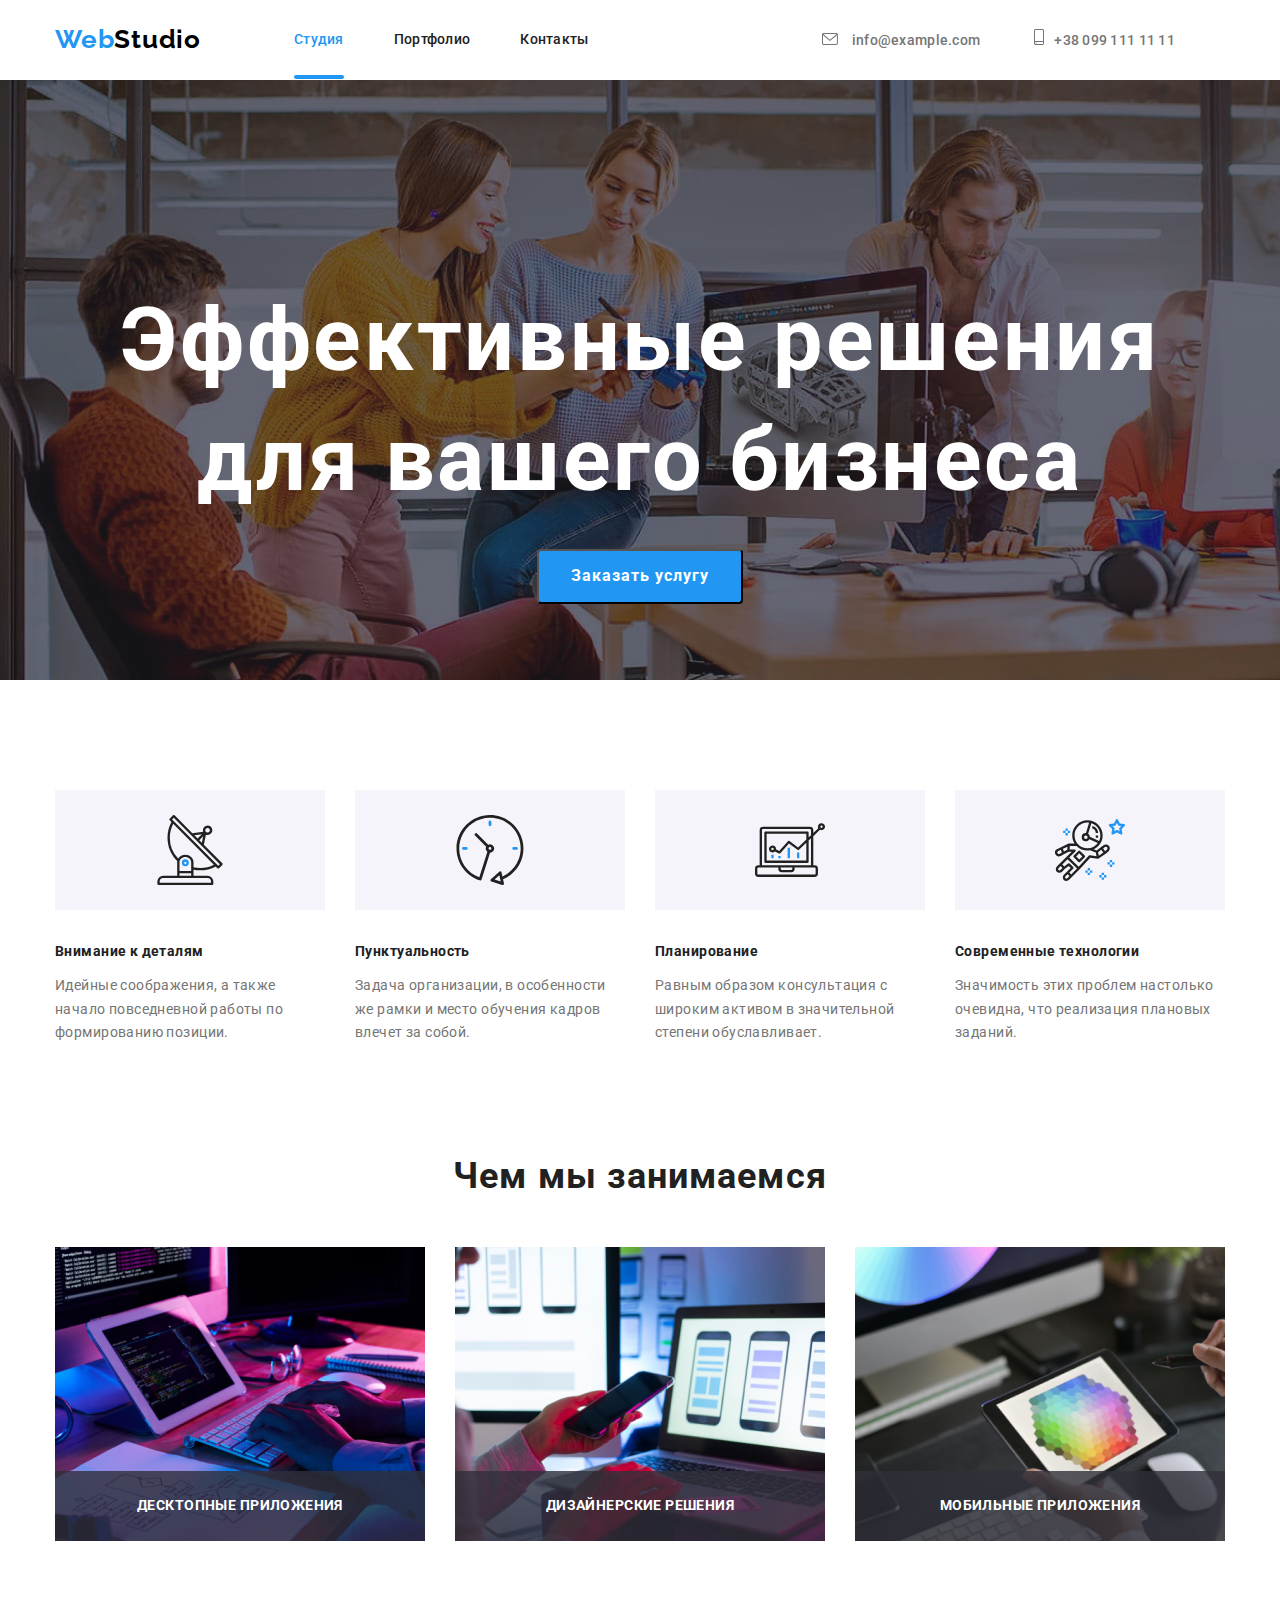
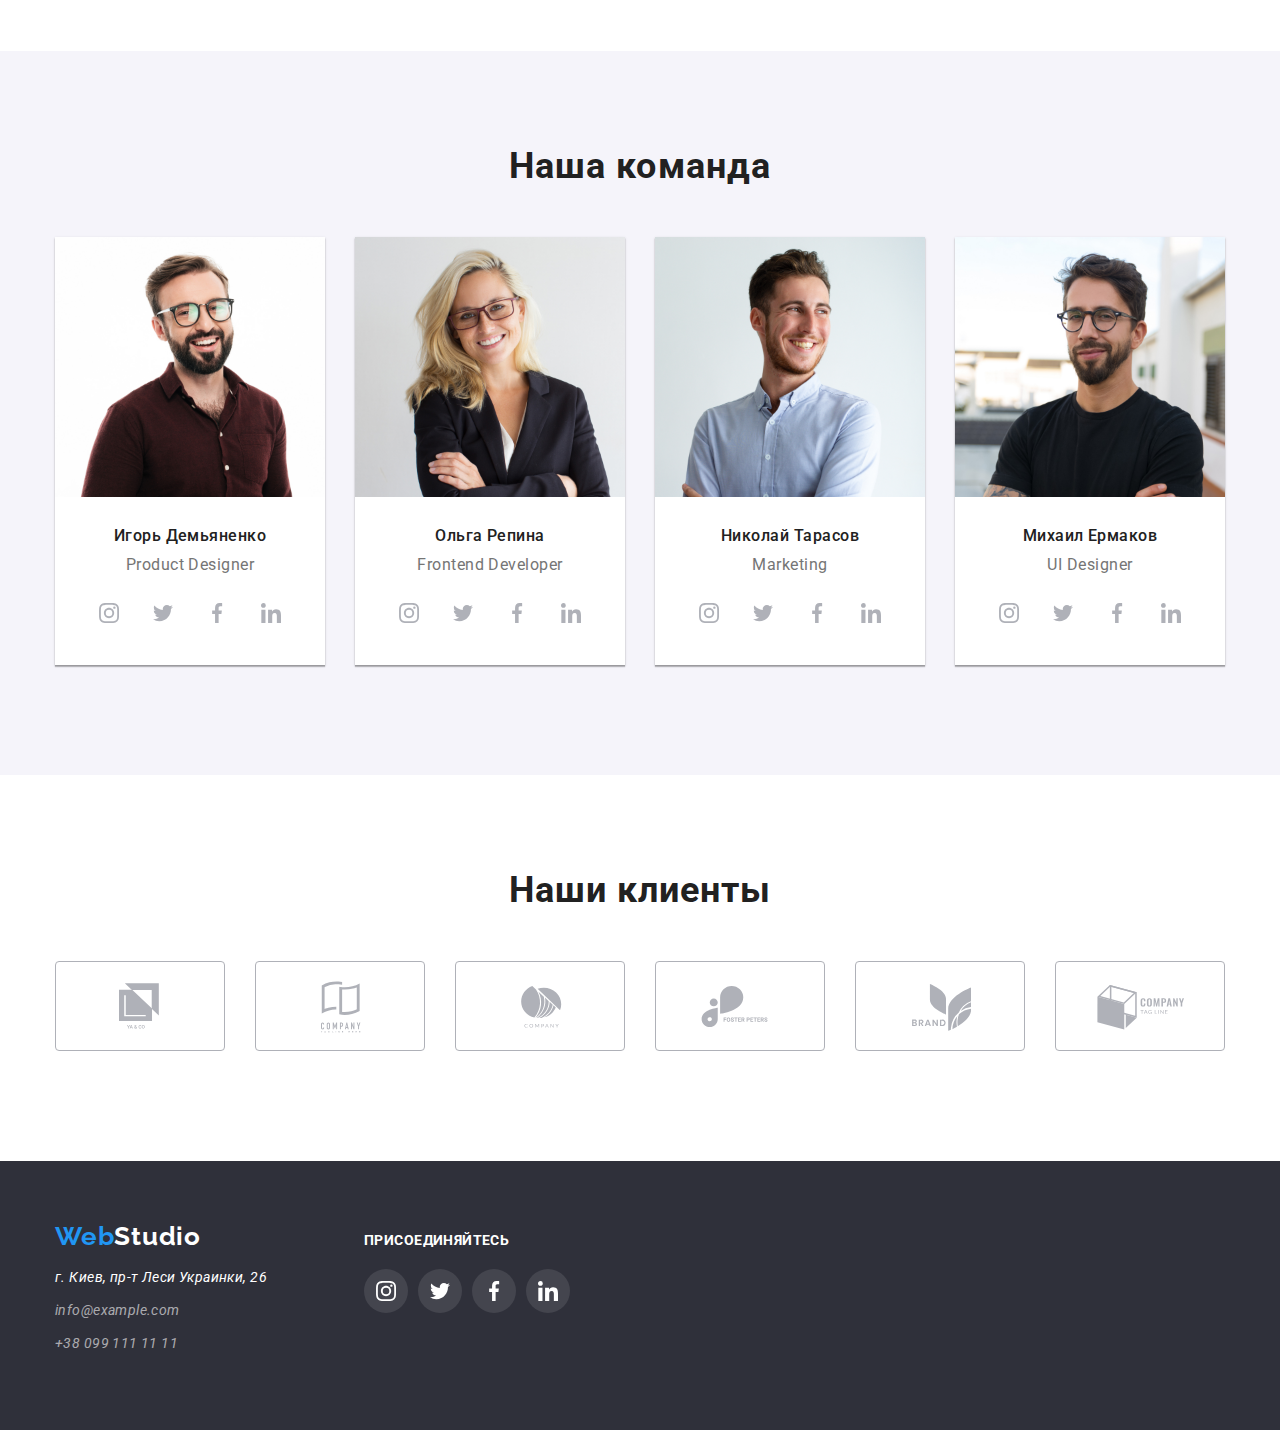
==== index.html @ 2c650e8a "hw5" ====
</html>
<!DOCTYPE html>
<html lang="ru">

<head>
  <meta charset="UTF-8" />
  <meta name="viewport" content="width=device-width, initial-scale=1.0" />
  <link rel="stylesheet" href="https://cdnjs.cloudflare.com/ajax/libs/modern-normalize/0.7.0/modern-normalize.css" />
  <link href="https://fonts.googleapis.com/css2?family=Raleway:wght@700&family=Roboto:wght@400;500;700;900&display=swap"
    rel="stylesheet">
  <link rel="stylesheet" href="./css/styles.css">
  <title>Document</title>
</head>

<body>
  <!-- Шапка сайта -->
  <header class="nav">
    <div class="container flexbox">
      <nav class="navigation">
        <a href="./index.html" class="logo"><span class="logo-header">Web</span>Studio</a>
        <ul class="site-nav">
          <li><a href="./index.html" class="link-nav current">Студия</a></li>
          <li><a href="./portfolio.html" class="link-nav">Портфолио</a></li>
          <li><a href="" class="link-nav">Контакты</a></li>
        </ul>
      </nav>
      <div class="contacts">
        <a href="mailto:info@example.com" class="link"><svg width="16" height="12" class="contact-icon">
            <use href="./images/spryte.svg#icon-email"></use>
          </svg> info@example.com</a>
        <a href="callto:+38-099-111-11-11" class="link"><svg width="10" height="16" class="contact-icon">
            <use href="./images/spryte.svg#icon-smartphone"></use>
          </svg>+38 099 111 11 11</a>
      </div>
    </div>

  </header>
  <main>
    <!-- Герой -->
    <div class="hero overlay">
      <section>
        <h1 class="hero-title">
          Эффективные решения<br />
          для вашего бизнеса
        </h1>
        <button class="hero-button" data-modal-open>Заказать услугу</button>
      </section>
    </div>
    <!-- Преимущества -->
    <section class="section">
      <div class="container">
        <h2 class="section-title is-hidden">Преимущества</h2>
        <ul class="features flexbox">
          <li class="features-item">
            <div class="feature-icon-item"><svg class="features-icon">
                <use href="./images/spryte.svg#icon-antenna"></use>
              </svg></div>
            <h3 class="title">Внимание к деталям</h3>
            <p class="features-text">
              Идейные соображения, а также начало повседневной работы по
              формированию позиции.
            </p>
          </li>
          <li class="features-item">
            <div class="feature-icon-item"><svg class="features-icon">
                <use href="./images/spryte.svg#icon-clock"></use>
              </svg></div>
            <h3 class="title">Пунктуальность</h3>
            <p class="features-text">
              Задача организации, в особенности же рамки и место обучения кадров
              влечет за собой.
            </p>
          </li>
          <li class="features-item">
            <div class="feature-icon-item"><svg class="features-icon">
                <use href="./images/spryte.svg#icon-diagram"></use>
              </svg></div>
            <h3 class="title">Планирование</h3>
            <p class="features-text">
              Равным образом консультация с широким активом в значительной
              степени обуславливает.
            </p>
          </li>
          <li class="features-item">
            <div class="feature-icon-item"><svg class="features-icon">
                <use href="./images/spryte.svg#icon-astronaut"></use>
              </svg></div>
            <h3 class="title">Современные технологии</h3>
            <p class="features-text">
              Значимость этих проблем настолько очевидна, что реализация
              плановых заданий.
            </p>
          </li>
        </ul>
      </div>
    </section>
    <!-- О нас -->
    <section class="section no-padding">
      <div class="container">
        <h2 class="section-title">Чем мы занимаемся</h2>
        <ul class="work">
          <li class="work-item">
            <img src="./images/desktop.png" alt="Екран,планшет,клавиатура" width="370" height="294" />
            <h3 class="work-title">Десктопные приложения</h3>
          </li>
          <li class="work-item">
            <img src="./images/mobile.png" alt="Ноутбук и смартфон" width="370" height="294" />
            <h3 class="work-title">Дизайнерские решения</h3>

          </li>
          <li class="work-item">
            <img src="./images/design.png" alt="Планшет" width="370" height="294" />
            <h3 class="work-title">Мобильные приложения</h3>
          </li>
        </ul>
      </div>
    </section>
    <!-- Коллектив -->
    <section class="section-team">
      <div class="container">
        <h2 class="section-title">Наша команда</h2>
        <ul class="team flexbox">
          <li class="team-item">
            <img src="./images/demyanenko.jpg" alt="Фото Демьяненко" width="270" height="260" />
            <h3 class="team-title">Игорь Демьяненко</h3>
            <h4 class="position">Product Designer</h4>
            <ul class="social-icon-list">
              <li class="social-icon-item"><a href="" class="social-icon-link"><svg class="social-icon">
                    <use href=" ./images/spryte.svg#icon-instagram"></use>
                  </svg></a>
              </li>
              <li class="social-icon-item"><a href="" class="social-icon-link"><svg class="social-icon">
                    <use href=" ./images/spryte.svg#icon-twitter"></use>
                  </svg></a>
              </li>
              <li class="social-icon-item"><a href="" class="social-icon-link"><svg class="social-icon">
                    <use href=" ./images/spryte.svg#icon-facebook"></use>
                  </svg></a>
              </li>

              <li class="social-icon-item"><a href="" class="social-icon-link"><svg class="social-icon">
                    <use href=" ./images/spryte.svg#icon-linkedin"></use>
                  </svg></a>
              </li>
            </ul>
          </li>
          <li class="team-item">
            <img src="./images/repina.jpg" alt="Фото Репина" width="270" height="260" />
            <h3 class="team-title">Ольга Репина</h3>
            <h4 class="position">Frontend Developer</h4>
            <ul class="social-icon-list">
              <li class="social-icon-item"><a href="" class="social-icon-link"><svg class="social-icon">
                    <use href=" ./images/spryte.svg#icon-instagram"></use>
                  </svg></a>
              </li>
              <li class="social-icon-item"><a href="" class="social-icon-link"><svg class="social-icon">
                    <use href=" ./images/spryte.svg#icon-twitter"></use>
                  </svg></a>
              </li>
              <li class="social-icon-item"><a href="" class="social-icon-link"><svg class="social-icon">
                    <use href=" ./images/spryte.svg#icon-facebook"></use>
                  </svg></a>
              </li>

              <li class="social-icon-item"><a href="" class="social-icon-link"><svg class="social-icon">
                    <use href=" ./images/spryte.svg#icon-linkedin"></use>
                  </svg></a>
              </li>
            </ul>
          </li>
          <li class="team-item">
            <img src="./images/tarasov.jpg" alt="Фото Тарасова" width="270" height="260" />
            <h3 class="team-title">Николай Тарасов</h3>
            <h4 class="position">Marketing</h4>
            <ul class="social-icon-list">
              <li class="social-icon-item"><a href="" class="social-icon-link"><svg class="social-icon">
                    <use href=" ./images/spryte.svg#icon-instagram"></use>
                  </svg></a>
              </li>
              <li class="social-icon-item"><a href="" class="social-icon-link"><svg class="social-icon">
                    <use href=" ./images/spryte.svg#icon-twitter"></use>
                  </svg></a>
              </li>
              <li class="social-icon-item"><a href="" class="social-icon-link"><svg class="social-icon">
                    <use href=" ./images/spryte.svg#icon-facebook"></use>
                  </svg></a>
              </li>

              <li class="social-icon-item"><a href="" class="social-icon-link"><svg class="social-icon">
                    <use href=" ./images/spryte.svg#icon-linkedin"></use>
                  </svg></a>
              </li>
            </ul>
          </li>
          <li class="team-item">
            <img src="./images/jermakov.jpg" alt="Фото Ермакова" width="270" height="260" />
            <h3 class="team-title">Михаил Ермаков</h3>
            <h4 class="position">UI Designer</h4>
            <ul class="social-icon-list">
              <li class="social-icon-item"><a href="" class="social-icon-link"><svg class="social-icon">
                    <use href=" ./images/spryte.svg#icon-instagram"></use>
                  </svg></a>
              </li>
              <li class="social-icon-item"><a href="" class="social-icon-link"><svg class="social-icon">
                    <use href=" ./images/spryte.svg#icon-twitter"></use>
                  </svg></a>
              </li>
              <li class="social-icon-item"><a href="" class="social-icon-link"><svg class="social-icon">
                    <use href=" ./images/spryte.svg#icon-facebook"></use>
                  </svg></a>
              </li>

              <li class="social-icon-item"><a href="" class="social-icon-link"><svg class="social-icon">
                    <use href=" ./images/spryte.svg#icon-linkedin"></use>
                  </svg></a>
              </li>
            </ul>
          </li>
        </ul>
      </div>
    </section>
    <!-- Клиенты -->
    <section class="section-client">
      <div class="container">
        <h2 class="section-title ">Наши клиенты</h2>
        <ul class="client flexbox">
          <li class="client-item"><a href="" class="client-icon-link"><svg width="44" height="49" class="client-icon">
                <use href="./images/spryte.svg#icon-yoandco"></use>
              </svg></a>
          </li>
          <li class="client-item"><a href="" class="client-icon-link"><svg width="40" height="52" class="client-icon">
                <use href="./images/spryte.svg#icon-companytaglinehere"></use>
              </svg></a>
          </li>
          <li class="client-item"><a href="" class="client-icon-link"><svg width="41" height="42" class="client-icon">
                <use href="./images/spryte.svg#icon-company"></use>
              </svg></a>
          </li>

          <li class="client-item"><a href="" class="client-icon-link"><svg width="80" height="42" class="client-icon">
                <use href="./images/spryte.svg#icon-fosterpeters"></use>
              </svg></a>
          </li>
          <li class="client-item"><a href="" class="client-icon-link"><svg width="59" height="47" class="client-icon">
                <use href="./images/spryte.svg#icon-brand"></use>
              </svg></a>
          </li>
          <li class="client-item"><a href="" class="client-icon-link"><svg width="88" height="45" class="client-icon">
                <use href="./images/spryte.svg#icon-companytegline"></use>
              </svg></a>
          </li>
        </ul>
      </div>
    </section>
  </main>
  <!-- Футер-->
  <footer>
    <div class="container flexbox">
      <div class="footer-address"><a href="./index.html" class="logo"><span class="logo-footer">Web</span>Studio</a>
        <address>
          <ul class="address">
            <li class="address-text">г. Киев, пр-т Леси Украинки, 26</li>
            <li class="address-text"><a href="mailto:info@example.com">info@example.com</a></li>
            <li><a href="callto:+38-099-111-11-11">+38 099 111 11 11</a></li>
          </ul>
        </address>
      </div>
      <div>
        <h4 class="title">присоединяйтесь</h4>
        <ul class="social-icon-list address">
          <li class="social-icon-item"><a href="" class="social-icon-link-footer"><svg class="social-icon-footer">
                <use href=" ./images/spryte.svg#icon-instagram"></use>
              </svg></a>
          </li>
          <li class="social-icon-item"><a href="" class="social-icon-link-footer"><svg class="social-icon-footer">
                <use href=" ./images/spryte.svg#icon-twitter"></use>
              </svg></a>
          </li>
          <li class="social-icon-item"><a href="" class="social-icon-link-footer"><svg class="social-icon-footer">
                <use href=" ./images/spryte.svg#icon-facebook"></use>
              </svg></a>
          </li>

          <li class="social-icon-item"><a href="" class="social-icon-link-footer"><svg class="social-icon-footer">
                <use href=" ./images/spryte.svg#icon-linkedin"></use>
              </svg></a>
          </li>
        </ul>
      </div>
    </div>
  </footer>
  <div class="backdrop is-hidden" data-modal>
    <div class=" modal">
      <button class="btn-close" data-modal-close><svg width="18" height="18" class="close-icon">
          <use href="./images/spryte.svg#icon-close"></use>
        </svg></button>
    </div>
  </div>
  <script src="./js/modal.js"></script>
</body>
---- css/styles.css ----
html{
    box-sizing: border-box;
}

*,
*::before,
*::after {
  box-sizing: inherit;
}

:root
{
    --primary-text-color:#757575;
    --title-text-color: #212121;
    --accent-color:#2196F3;
    --primary-white-color: #FFFFFF;
    --contacts-text-color:rgba(255, 255, 255, 0.6);
    --primery-bg-color:#E5E5E5;
    --team-bg-color:#F5F4FA;
    --secondary-bg-color:#2F303A;
    --primary-black-color: #000000;
}
body
{   
    color: var(--primary-text-color);
    font-family: Roboto,sans-serif;
}
img{
    display:block;
    max-width: 100%;
    height: auto;
}

ul
{  
    list-style: none;
    padding-left: 0px;
}
/* основной цвет текста #212121 */
/* вторичный цвет текста #757575 */
/* белый #FFFFFF */
/* акцент #2196F3 */
/* цвет контактов rgba(255, 255, 255, 0.6); */
/* цвет фона #E5E5E5 */
/* вторичный цвет фона #2F303A */

/* Навигация */

.container{
    margin-left: auto;
    margin-right: auto;
    width: 1200px;
    padding-right: 15px;
    padding-left: 15px;

}
.flexbox{
    display: flex;
}
.nav
{   padding-top: 24px;
    padding-bottom: 25px;
    background-color: var(--primary-white-color);
    
}
.nav .flexbox{
    align-items: center;
    justify-content: flex-end;
}
.logo {
    margin-right: 93px;
color: var(--primary-black-color);

    text-decoration: none;
    font-family: Raleway,sans-serif;
    font-weight: bold;
    font-size: 26px;
    line-height: 1.19;
    letter-spacing: 0.03em;
}
.logo-header {
    color: var( --accent-color);

}
/* Site nav */
.site-nav{
    display: inline-flex;
    margin: 0px;
    padding: 0px;
}
.navigation{
    display: flex;
    align-items: center;
    margin-right: auto;
}
.link-nav{
    position: relative;
}
.current::after{
    content: "";
    position: absolute;
    left: 0;
    bottom: -32px;
    width: 100%;
    height: 4px;
    border-radius: 2px;
background-color: var( --accent-color)
}
.site-nav .link-nav
{
    color: var(--title-text-color);
    margin-right: 50px;
    font-weight: 500;
    font-size: 14px;
    line-height: 1,14;
    letter-spacing: 0.02em;
    text-decoration: none;
    transition: 250ms cubic-bezier(0.4, 0, 0.2, 1);
}
    .site-nav .link-nav:hover,
    .site-nav .link-nav:focus
{color: var( --accent-color)}
    .site-nav .link-nav.current{
color: var( --accent-color);
}
.contacts a
{
    color:  var(--primary-text-color);

    font-weight: 500;
    font-size: 14px;
    line-height: 1.14;
        letter-spacing: 0.02em;
text-decoration: none;
}
.contacts .link{
    margin-right: 50px;
    transition: 250ms cubic-bezier(0.4, 0, 0.2, 1);
}
.contacts .link:hover,
.contacts .link:focus
{color: var( --accent-color)}
.contact-icon{
    display: inline-flex;
    align-items: center;
    justify-content: center;  
    margin-right: 10px;
    fill: var(--primary-text-color);
    transition: 250ms cubic-bezier(0.4, 0, 0.2, 1);
}
.contacts .link:hover .contact-icon{
    fill: var( --accent-color)
}
    
/* Hero */
.hero.overlay{
    max-width: 1600px;
    height: 600px;
    margin-right: auto;
    margin-left: auto;
    background-image: linear-gradient(
      to right,
      rgba(47, 48, 58, 0.4),
      rgba(47, 48, 58, 0.4)
    ), url(../images/hero.jpg);
}
.hero
{  color: var(--primary-white-color);
    background-color: var(--secondary-bg-color);
     padding-top: 200px;
    padding-bottom: 200px;

    font-style: 400;
font-weight: 900;
font-size: 44px;
line-height: 1.36;
text-align: center;
letter-spacing: 0.06em;}

.hero-title{
   
    margin-top: 0px;
    margin-bottom: 30px;
    
}
.hero-button{
    display: inline-block;
    border-radius: 4px;
    padding: 10px 32px;
    min-width: 136px;
    margin-top: 0px;
   

    color: var(--primary-white-color);
    background-color: var( --accent-color);

    font-weight: 700;
    font-size: 16px;
    line-height: 1.9;
    letter-spacing: 0.06em;
    text-decoration: none;
    text-align: center;
}


/* Section */
.section{
    padding-top: 94px;
    padding-bottom: 94px;
    
}
.section.no-padding{
    padding-top: 0px;
    
}
.section-title
{margin-top: 0px;
 margin-bottom: 50px;
    
color: var(--title-text-color);

font-weight: 700;
font-size: 36px;
line-height: 1.17;
text-align: center;
letter-spacing: 0.03em;}

/* Features */
.section-title.is-hidden{
    display: none;
}
.features{
    display: flex;
    flex-wrap: wrap;
}
.features-item{
    width: calc((100% - 30px * 3) / 4);
    margin-right: 30px;
}
.features-item:nth-child(4n){
    margin-right: 0px;
}
.title{
    margin-top: 30px;
    margin-bottom: 10px;
}


.features .title
{   
    color: var(--title-text-color);
    font-weight: 700;
font-size: 14px;
line-height: 1.7;
letter-spacing: 0.03em;
}

.features-text{
    margin-top: 0px;
    margin-bottom: 0px;

    font-weight: 400;
    font-size: 14px;
    line-height: 1.7;
    letter-spacing: 0.03em;
}
.feature-icon-item{
    display: block;
    width: 270px;
    padding: 25px 100px;
    background-size: contain;
    background-position: center;
    background-color:var(--team-bg-color);
}
.features-icon{

    width: 70px;
    height: 70px;
    position: center;
    
}
/* Work-list */
.work{
    display: flex;
    flex-wrap: wrap;
}
.work-title{
    position: absolute;
    bottom: 0;
    left: 0;
    right: 0;
    padding: 27px;
    margin: 0px;
    font-weight: 700;
    font-size: 14px;
    line-height: 1.14;
    text-align: center;
    letter-spacing: 0.03em;
    text-transform: uppercase;
    color: var(--primary-white-color);
    background-color: rgba(47, 48, 58, 0.8);

}
.work-item{
    position: relative;
    width: calc((100% - 30px * 2) / 3);
    margin-right: 30px;
}
.work-item:nth-child(3n){
     margin-right: 0px;
}

/* Team */
.section-team
{    padding-top: 94px;
    padding-bottom: 94px;
    background-color: var(--team-bg-color);

}
.team{
     display: flex;
    flex-wrap: wrap;
}
.team-item{
    background-color: var(--primary-white-color);
      width: calc((100% - 30px * 3) / 4);
      margin-right: 30px;
      box-shadow: 0px 1px 3px rgba(0, 0, 0, 0.12), 0px 1px 1px rgba(0, 0, 0, 0.14), 0px 2px 1px rgba(0, 0, 0, 0.2);
}
.team-item:nth-child(4n){
    margin-right: 0px;
}
.team-title {
    margin-top: 30px;
    margin-bottom: 10px;
    color: var(--title-text-color);

        font-weight: 500;
font-size: 16px;
line-height: 1.18;
text-align: center;
letter-spacing: 0.03em;
}
.position
{   margin-top: 0px;
    margin-bottom: 16px;
    font-weight: 400;
font-size: 16px;
line-height: 1.18;
text-align: center;
letter-spacing: 0.03em;
}
.social-icon-list{
    display: flex;
    margin-right: 32px;
    margin-left: 32px;
    margin-bottom: 30px;
}
.social-icon-item:not(:last-child){
margin-right: 10px;
}
.social-icon-link{
    display: flex;
    justify-content: center;
    align-items: center;
    width: 44px;
    height: 44px;
    background-color: var(--primary-white-color);
    border-radius: 50%;
    transition: 250ms cubic-bezier(0.4, 0, 0.2, 1);
}
.social-icon-link:hover .social-icon{
fill: var(--primary-white-color);
}
.social-icon-link:hover{
    background-color: var( --accent-color);

}
.social-icon{
    fill: #AFB1B8;
    width: 20px;
    height: 20px;
}
/* Client*/
.section-client{
    padding-top: 94px;
    padding-bottom: 94px;
}
.client{
    display: flex;
}
.client-item{
    width: 170px;
height: 90px;
border: 1px solid #AFB1B8;
border-radius: 4px;
}
.client-item:not(:last-child){
margin-right: 30px;
}

.client-icon-link{
    display: flex;
    justify-content: center;
    align-items: center; 
    width: 170px;
    height: 90px;
    fill: #AFB1B8;
    transition: 250ms cubic-bezier(0.4, 0, 0.2, 1);
    
}
.client-icon-link:hover {
    fill: var( --accent-color);
    border: 1px solid #2196F3;
}

/* Footer */
footer  
{padding-top: 60px;
    padding-bottom: 60px;
    background-color:var(--secondary-bg-color);
color: var(--primary-white-color);
font-weight: 400;
font-size: 14px;
line-height: 1.71;
letter-spacing: 0.03em;}
footer .logo{
    padding-bottom: 20px;
    color: var(--primary-white-color);
}
footer .logo-footer{
    color: var( --accent-color);
}
footer a{
    color: var(--contacts-text-color) ;
    text-decoration: none;
}
.address-text{
    margin-bottom: 9px;
}
.footer-address{
    margin-right: 70px;
}
.social-icon-list.address{
    margin-top: 20px;
    margin-left: 0px;

}
h4.title{
    font-style: 400;
    font-weight: 700;
    font-size: 14px;
    line-height: 1.14;
    letter-spacing: 0.03em;
    text-transform: uppercase;
    margin-top: 12px;
    margin-bottom: 20px;
}
.social-icon-link-footer{
    display: flex;
    justify-content: center;
    align-items: center;
    width: 44px;
    height: 44px;
    border-radius: 50%;
    background-color:rgba(255, 255, 255, 0.1);
    transition: 250ms cubic-bezier(0.4, 0, 0.2, 1);

}
.social-icon-link-footer:hover
{
  background-color: var(--accent-color);
}
.social-icon-footer{
    width: 20px;
    height: 20px;
    fill: var(--primary-white-color);
}


/* Портфолио */
.button-list{
    align-self: center;
    justify-content: center;
      
}
.fillter:hover,
.filltrr:focus
{   background:var( --accent-color);
    color: var(--primary-white-color);
}
.fillter{
    display: flex;
    border-radius: 4px;
    padding: 6px 22px;
    min-width: 73px;
    
    border-color: transparent;
    color: var(--title-text-color);
    background-color: var(--team-bg-color);

    font-weight: 500;
    font-size: 16px;
    line-height: 1.62;
    letter-spacing: 0.03em;
    text-align: center;
    margin-right: 8px;
    transition: 250ms cubic-bezier(0.4, 0, 0.2, 1);
    }
 
.fillter:nth-child(5n){
     margin-right: 0px;
}
.fillter-title{
    margin-top: 20px;
    margin-bottom: 0px;
    color: var(--title-text-color);

    font-weight: 700;
    font-size: 18px;
    line-height: 2;
    letter-spacing: 0.06em;
}
p{
    font-weight: 400;
    font-size: 16px;
    line-height: 1.87;
    letter-spacing: 0.03em;

}

.portfolio-list{
    display: flex;
    flex-wrap: wrap;
}
.portfolio a{
    text-decoration: none;
}

.portfolio{
    display: block;
    position: relative;
    padding-bottom: 20px;
    border: 1px solid #EEEEEE;
    width: calc((100% - 30px * 2) / 3);
    margin-right: 30px;
    margin-bottom: 30px;
    overflow: hidden;
    transition: transform 250ms cubic-bezier(0.4, 0, 0.2, 1);
    transition: 250ms cubic-bezier(0.4, 0, 0.2, 1);
}
.portfolio-description{
    position: absolute;
    top: 0;
    left: 0;
    padding: 63px 24px;
    margin: 0px;
    font-weight: 400;
    font-size: 18px;
    line-height: 1.5;
    letter-spacing: 0.03em;
    color: var(--primary-white-color);
    background-color: rgba(33, 150, 243, 0.9);
    opacity: 0;
    transform: translateY(100%);
    transition: all 250ms cubic-bezier(0.4, 0, 0.2, 1);
    
}
.portfolio:hover .portfolio-description{
    opacity: 1;
    transform: translateY(0);
}
.portfolio:hover,
.portfolio:focus
{
    box-shadow: 0px 1px 1px rgba(0, 0, 0, 0.12), 0px 4px 4px rgba(0, 0, 0, 0.06), 1px 4px 6px rgba(0, 0, 0, 0.16);
}
.portfolio:nth-child(3n){
    margin-right: 0px;
}
.portfolio:nth-child(n + 7) {  
    margin-bottom: 0px;
}
.fillter-name{
   font-weight: 400;
    font-size: 16px;
    line-height: 1.8;
    letter-spacing: 0.03em;
    color: var(--primary-text-color);

    margin-top: 4px;
    margin-bottom: 0px;
}
.fillter-text{
    margin-right: 24px;
    margin-left: 24px;
}
/* Modal */
.backdrop.is-hidden{
    opacity: 0;
    pointer-events: none;
    visibility: hidden;
    transition: 0.5s linear 1s;
}
.backdrop{
    position: fixed;
    top: 0;
    left: 0;
    width: 100%;
    height: 100%;
    background: rgba(0, 0, 0, 0.2);
    opacity: 1;
}
.is-hidden .modal{
    top: -100%;
    transform: translateX(-50%, -50%) scale(0.1);
}
.modal{
    position: absolute;
    top: 50%;
    left: 50%;
    transform: translate(-50%, -50%) scale(1);
    width: 100%;
    padding: 8px;
    max-width: 528px;
    min-height: 581px;
    box-shadow: 0px 1px 3px rgba(0, 0, 0, 0.12), 0px 1px 1px rgba(0, 0, 0, 0.14), 0px 2px 1px rgba(0, 0, 0, 0.2);
border-radius: 4px;
    background: var(--primary-white-color);
    overflow: auto;
    transition: all 1s;
}
.btn-close{
    display: flex;
    justify-content: center;
    align-items: center;
    position: absolute;
    top: 15px;
    right: 15px;
    width: 30px;
    height: 30px;
    z-index: 100;
    border-radius: 15px;
    fill: var(--primary-black-color);
    background: #FFFFFF;
    border: 1px solid rgba(0, 0, 0, 0.1);
    
}
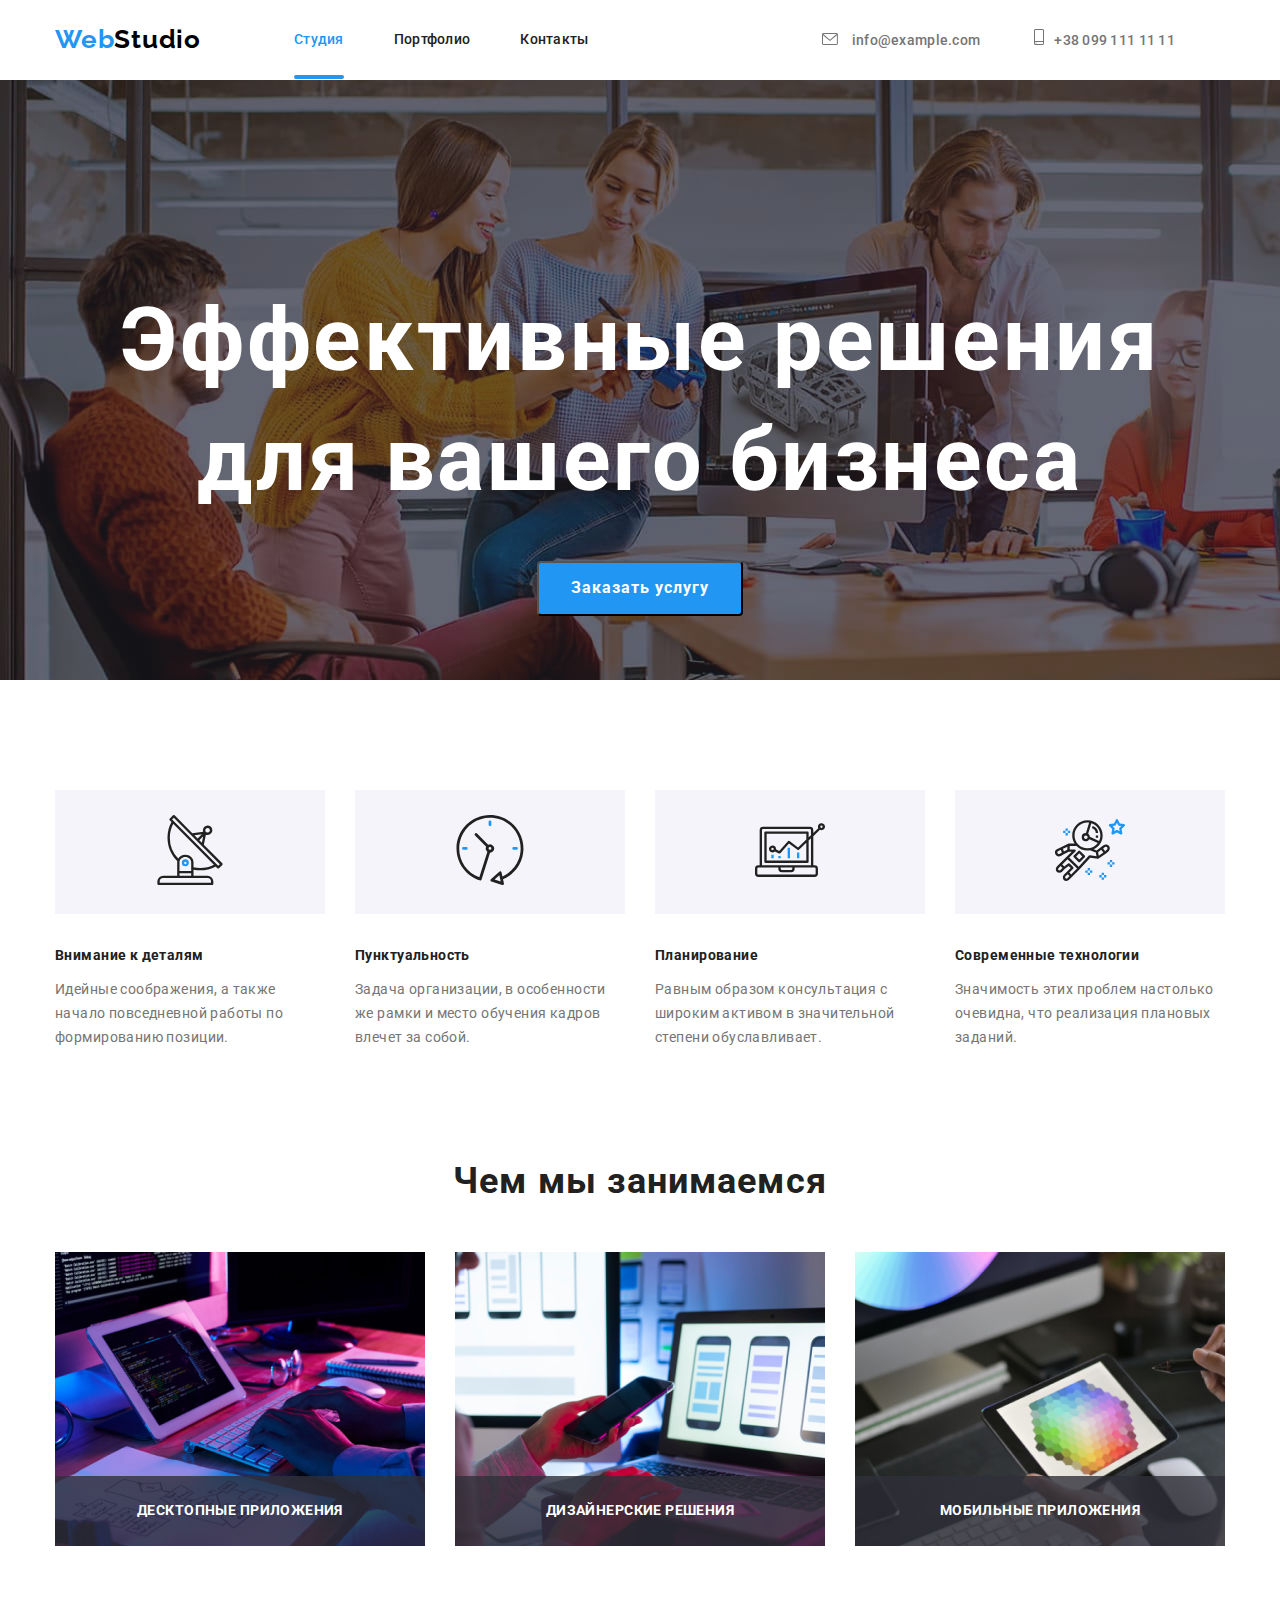
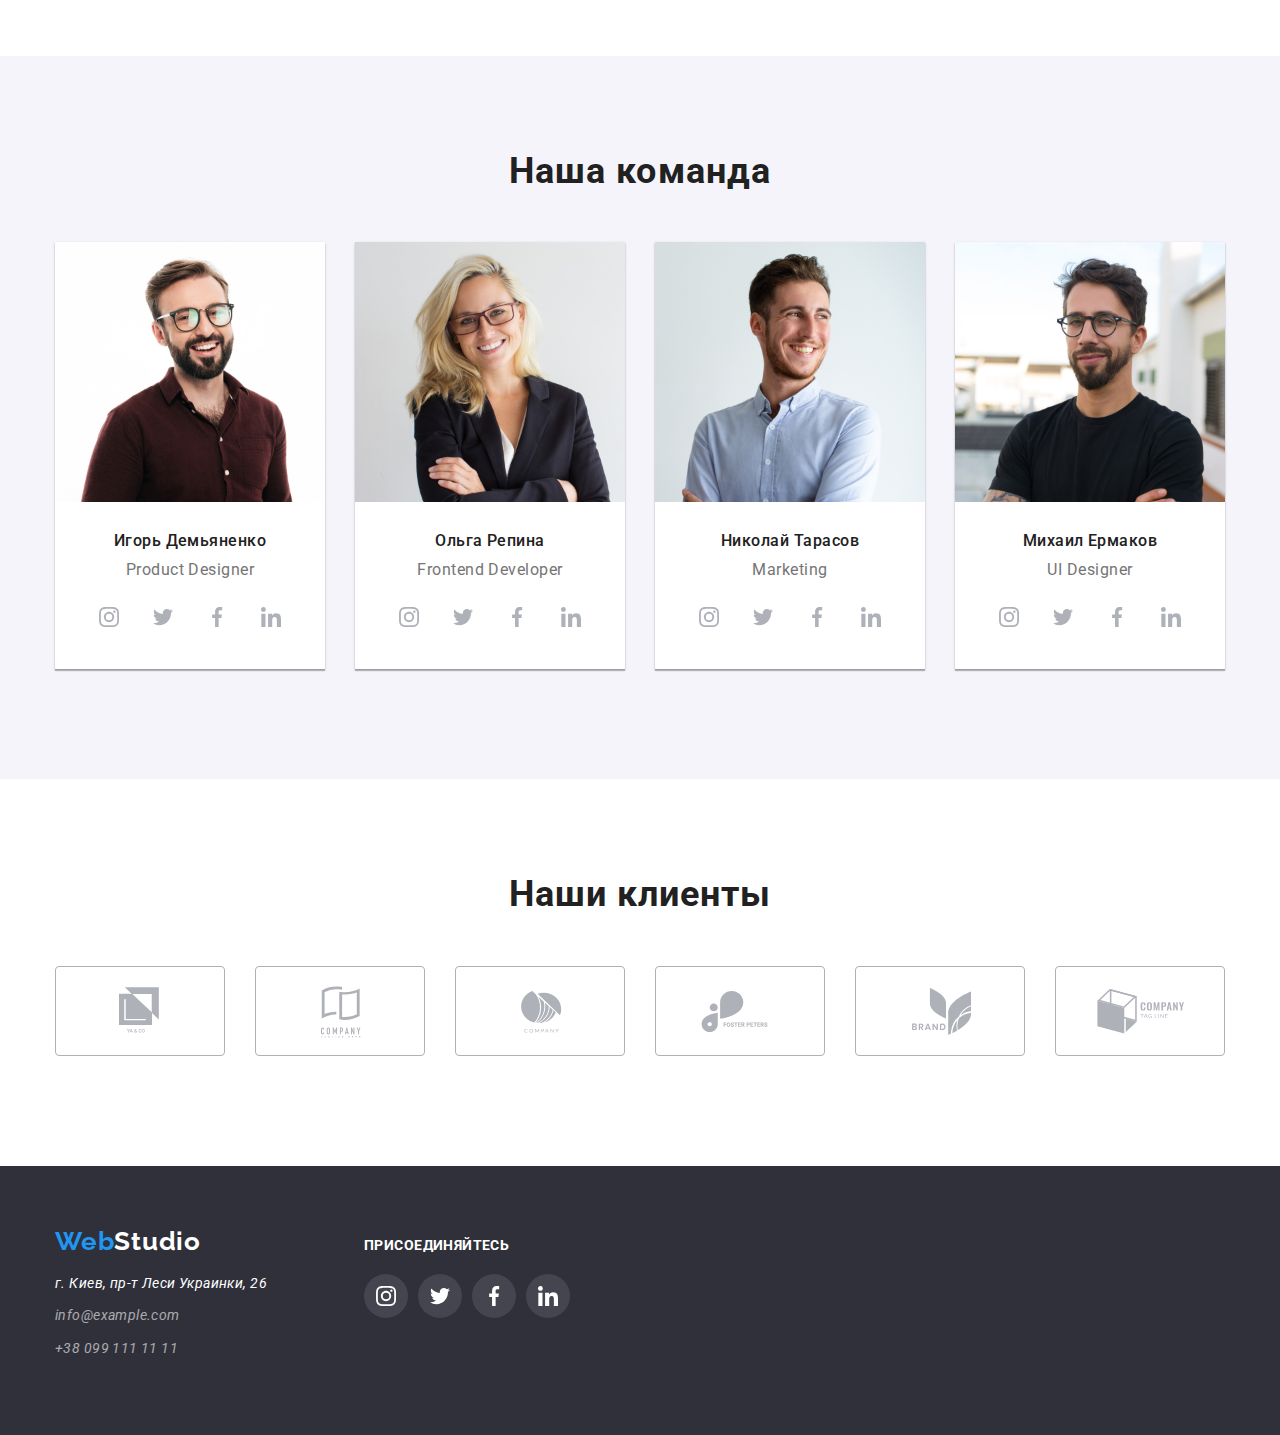
==== commit cbd63ae7: "hw5 (v1)" ====
--- a/index.html
+++ b/index.html
@@ -1,4 +1,3 @@
-</html>
 <!DOCTYPE html>
 <html lang="ru">
 
@@ -297,4 +296,6 @@
     </div>
   </div>
   <script src="./js/modal.js"></script>
-</body>+</body>
+
+</html>--- a/css/styles.css
+++ b/css/styles.css
@@ -129,7 +129,7 @@
 
     font-weight: 500;
     font-size: 14px;
-    line-height: 1.14;
+    line-height: 1.1;
         letter-spacing: 0.02em;
 text-decoration: none;
 }
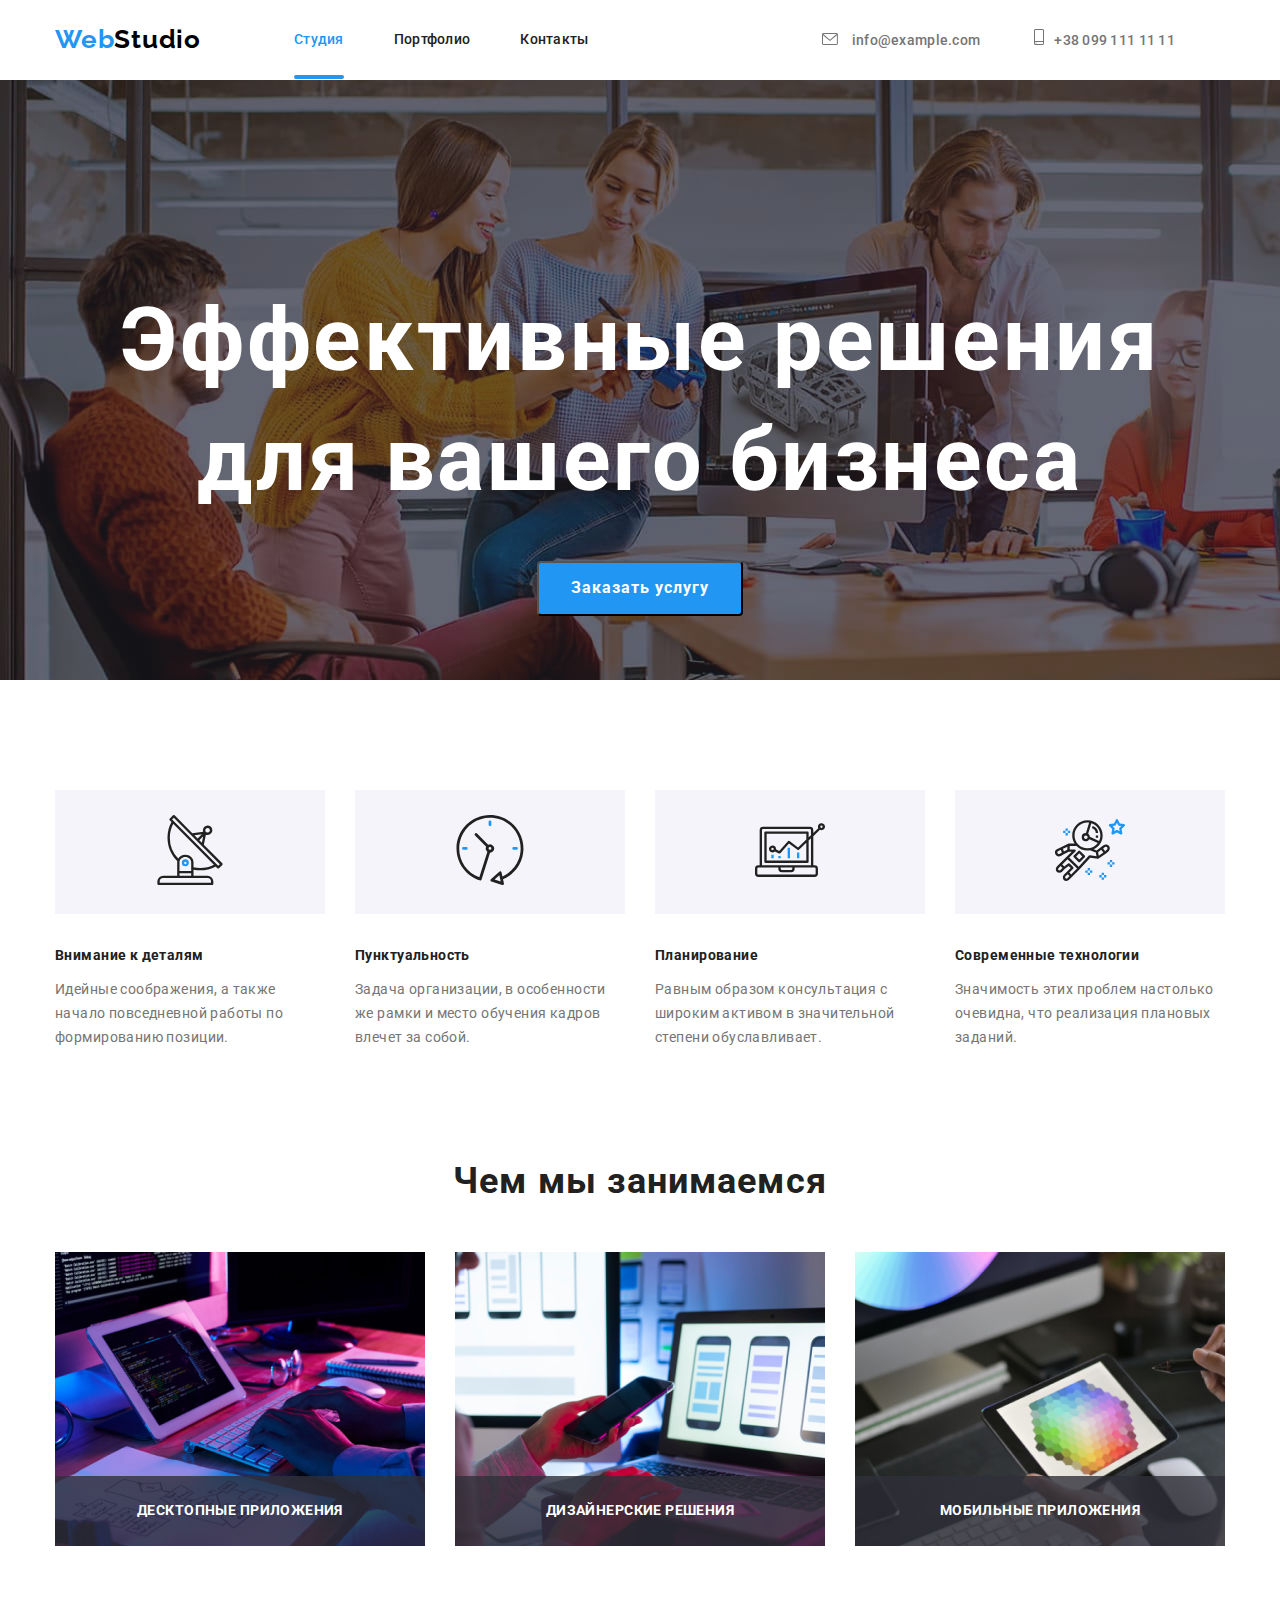
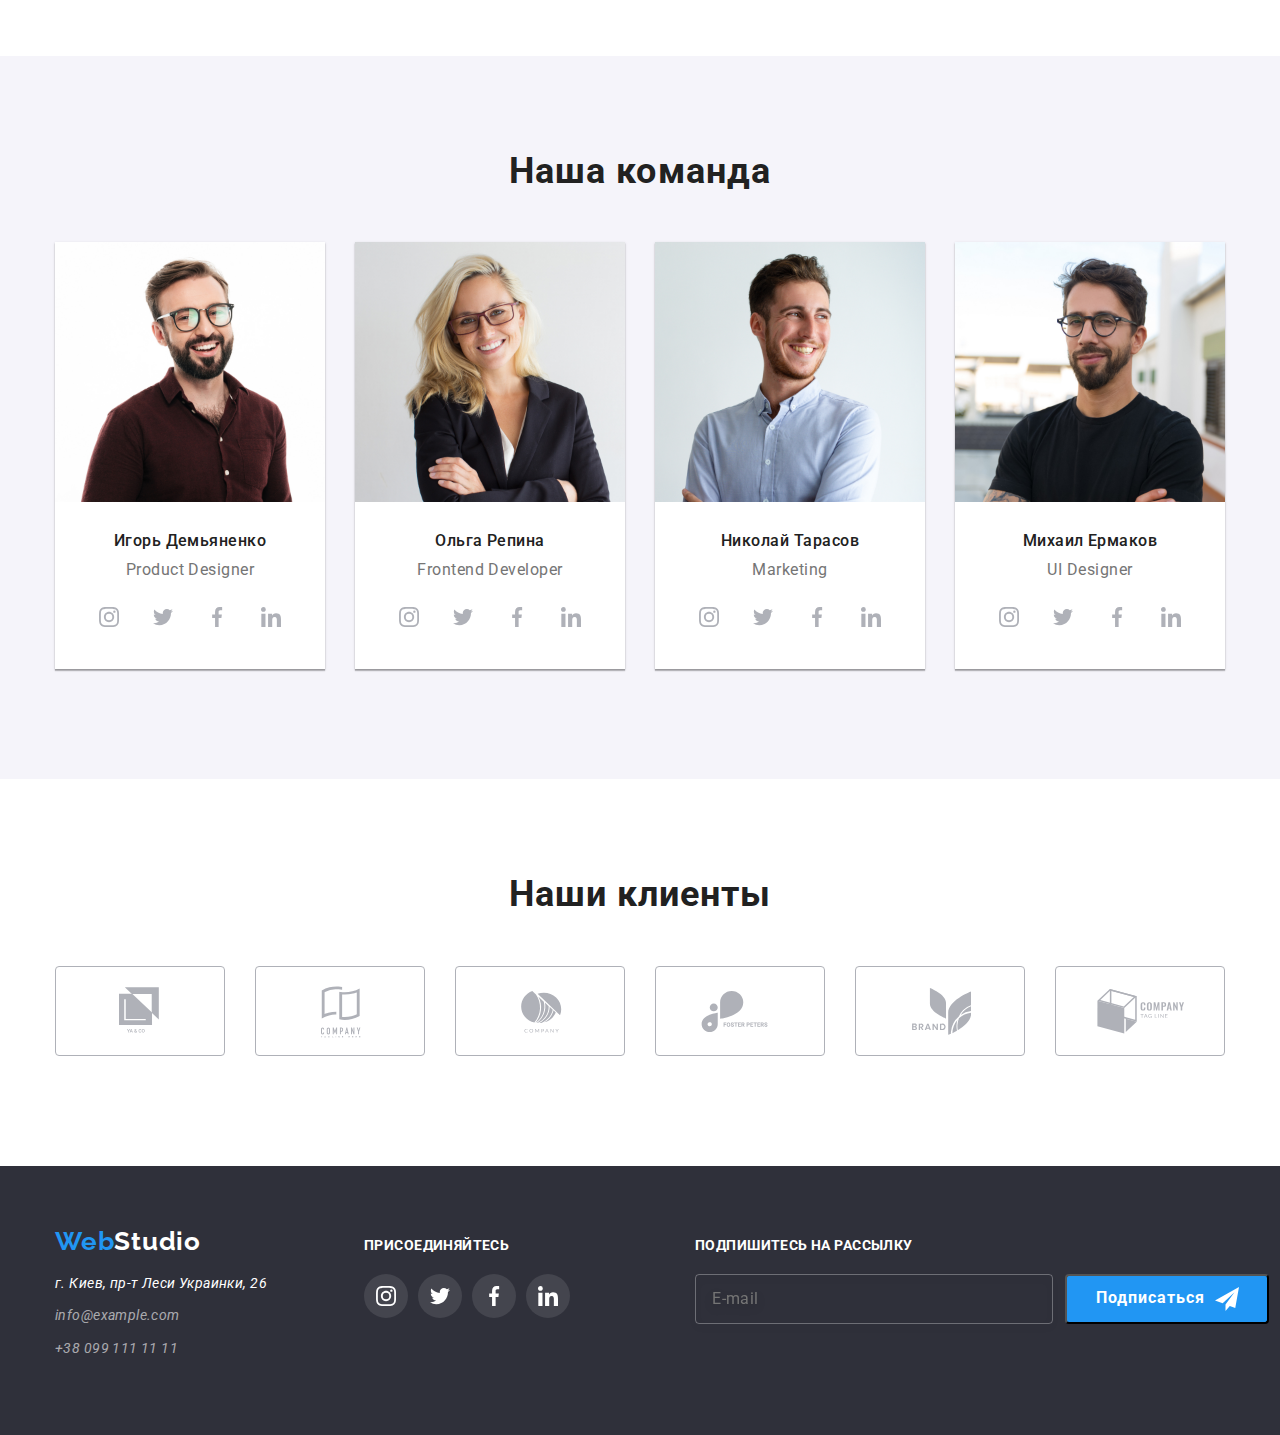
==== commit 8e86deea: "HW6 V.1" ====
--- a/index.html
+++ b/index.html
@@ -286,6 +286,15 @@
           </li>
         </ul>
       </div>
+      <div class="sign-up">
+        <h4 class="title">Подпишитесь на рассылку</h4>
+        <form class="footer-form">
+          <input class="email-sign-up" name="mail" placeholder="E-mail">
+          <button class="footer-button" type="submit">Подписаться<svg width="24" height="24" class="sign-icon-footer">
+              <use href=" ./images/spryte.svg#icon-send"></use>
+            </svg></button>
+        </form>
+      </div>
     </div>
   </footer>
   <div class="backdrop is-hidden" data-modal>
@@ -293,6 +302,41 @@
       <button class="btn-close" data-modal-close><svg width="18" height="18" class="close-icon">
           <use href="./images/spryte.svg#icon-close"></use>
         </svg></button>
+      <form class="modal-form">
+        <p class="form-title">Оставьте свои данные, мы вам перезвоним</p>
+        <div class="form-field">
+          <label class="form-label" for="name">Имя</label>
+          <input class="form-input" type="text" name="name" id="name">
+          <svg width="18" height="18" class="form-icon">
+            <use href=" ./images/spryte.svg#icon-person"></use>
+          </svg>
+        </div>
+        <div class="form-field">
+          <label class="form-label" for="telephone">Телефон</label>
+          <input class="form-input" type="tel" name="telephone" id="telephone">
+          <svg width="18" height="18" class="form-icon">
+            <use href=" ./images/spryte.svg#icon-phone-form"></use>
+          </svg>
+        </div>
+        <div class="form-field">
+          <label class="form-label" for="email">Почта</label>
+          <input class="form-input" type="email" name="email" id="email">
+          <svg width="18" height="18" class="form-icon">
+            <use href=" ./images/spryte.svg#icon-email-form"></use>
+          </svg>
+        </div>
+        <div class="form-field">
+          <label class="form-label" for="comment">Комментарий</label><textarea name="comment" id="comment"
+            placeholder="Введите текст"></textarea></div>
+        <div class="modal-checkbox">
+          <label class="checkbox-label"><input class="checkbox" type="checkbox" name="policy"> <span
+              class="checkbox-icon"></span> Соглашаюсь с рассылкой и
+            принимаю
+            <a href="" class="form-link">Условия
+              договора</a></label>
+        </div>
+        <button type="submit" class="button-privacy">Отправить</button>
+      </form>
     </div>
   </div>
   <script src="./js/modal.js"></script>
--- a/css/styles.css
+++ b/css/styles.css
@@ -476,6 +476,55 @@
     height: 20px;
     fill: var(--primary-white-color);
 }
+.sign-up{
+    margin-left: 93px;
+}
+.email-sign-up{
+    width: 358px;
+    height: 50px;
+    margin-right: 12px;
+    padding-left: 16px;
+    font-weight: 400;
+    font-size: 16px;
+    line-height: 1.25;
+    align-items: center;
+    letter-spacing: 0.03em;
+    color: rgba(255, 255, 255, 0.6);
+    background-color: transparent;
+    border: 1px solid rgba(255, 255, 255, 0.3);
+    filter: drop-shadow(0px 4px 4px rgba(0, 0, 0, 0.15));
+    border-radius: 4px;
+}
+.footer-form{
+    position: absolute;
+}
+.footer-button{
+    position: absolute;
+    display: flex;
+    justify-content: center;
+    align-items: center;
+    top: 0%;
+    left: 100%;
+    height: 50px;
+    border-radius: 4px;
+    padding: 10px 28px 10px 29px;
+    min-width: 136px;
+    margin-top: 0px;
+   
+
+    color: var(--primary-white-color);
+    background-color: var( --accent-color);
+
+    font-weight: 700;
+    font-size: 16px;
+    line-height: 1.9;
+    letter-spacing: 0.06em;
+    text-align: center;
+}
+.sign-icon-footer{
+    margin-left: 10px;
+}
+
 
 
 /* Портфолио */
@@ -621,11 +670,11 @@
     left: 50%;
     transform: translate(-50%, -50%) scale(1);
     width: 100%;
-    padding: 8px;
+    padding: 40px;
     max-width: 528px;
     min-height: 581px;
     box-shadow: 0px 1px 3px rgba(0, 0, 0, 0.12), 0px 1px 1px rgba(0, 0, 0, 0.14), 0px 2px 1px rgba(0, 0, 0, 0.2);
-border-radius: 4px;
+    border-radius: 4px;
     background: var(--primary-white-color);
     overflow: auto;
     transition: all 1s;
@@ -645,4 +694,126 @@
     background: #FFFFFF;
     border: 1px solid rgba(0, 0, 0, 0.1);
     
-}+}
+.btn-close:hover,
+btn-close:focus{
+    fill: var(--accent-color);
+}
+.form{
+    position: relative;
+    width: 100%;
+}  
+.form-title{
+    width: 448px;
+    margin-top: 0px;
+    font-weight: 700;
+    font-size: 20px;
+    line-height: 1.15;
+    text-align: center;
+    letter-spacing: 0.03em;
+    color: var(--title-text-color);
+}
+.form-field{
+    font-weight: 400;
+    font-size: 12px;
+    line-height: 1.16;
+    letter-spacing: 0.01em;
+    color: #757575;
+    transform: translateX(-50%, -50%) scale(0.1);
+}
+.form-field input{
+    width: 100%;
+    border: 1px solid rgba(33, 33, 33, 0.2);
+    border-radius: 4px;
+}
+.form-icon{
+    position: absolute;
+    left: 55px;
+    transform: translateY(50%);
+    display: inline-block;
+    
+    fill: var(--title-text-color);
+
+}
+.form-input:focus ~ .form-icon{
+    fill: var(--accent-color);
+    transition: 250ms cubic-bezier(0.4, 0, 0.2, 1);
+}
+.form-input:focus{
+    outline: transparent;
+    border: 1px solid var(--accent-color);
+    transition: 250ms cubic-bezier(0.4, 0, 0.2, 1);
+}
+.form-label{
+    margin-top: 10px;
+    margin-bottom: 4px;
+}
+.form-input{
+    position: relative;
+    margin-bottom: 10px;
+    height: 40px;
+    padding-left: 42px;
+}
+textarea{
+    resize: none;
+    width: 448px;
+    height: 120px;
+    padding: 12px 16px;
+    border: 1px solid rgba(33, 33, 33, 0.2);
+    border-radius: 4px;
+}
+.modal-checkbox{
+    margin-top: 20px;
+
+}
+.checkbox{
+    appearance: none;
+    position: absolute;
+}
+
+.form-link{
+    color: var( --accent-color);
+}
+.button-privacy{
+    position: absolute;
+    top: 85%;
+    left: 30%;
+    border-radius: 4px;
+    padding: 10px 55px;
+    min-width: 200px;
+    margin-top: 0px;
+   
+
+    color: var(--primary-white-color);
+    background-color: var( --accent-color);
+
+    font-weight: 700;
+    font-size: 16px;
+    line-height: 1.9;
+    letter-spacing: 0.06em;
+    text-decoration: none;
+    text-align: center;
+}
+.checkbox-label{
+    font-weight: 400;
+    font-size: 14px;
+    line-height: 1.7;
+    letter-spacing: 0.03em;
+    color: var(--primary-text-color);
+}
+.checkbox-icon{
+    display: inline-block;
+    align-items: center;
+    width: 16px;
+    height: 16px;
+    margin-right: 9px;
+    border: 2px solid black;
+    border-radius: 2px;
+    background-image: url(../images/icon-check.svg);
+}
+.checkbox:checked + .checkbox-icon{
+    transition: 250ms cubic-bezier(0.4, 0, 0.2, 1);
+    border-color:  var(--accent-color);
+    background-color: var(--accent-color);
+    background-size: contain;
+}
